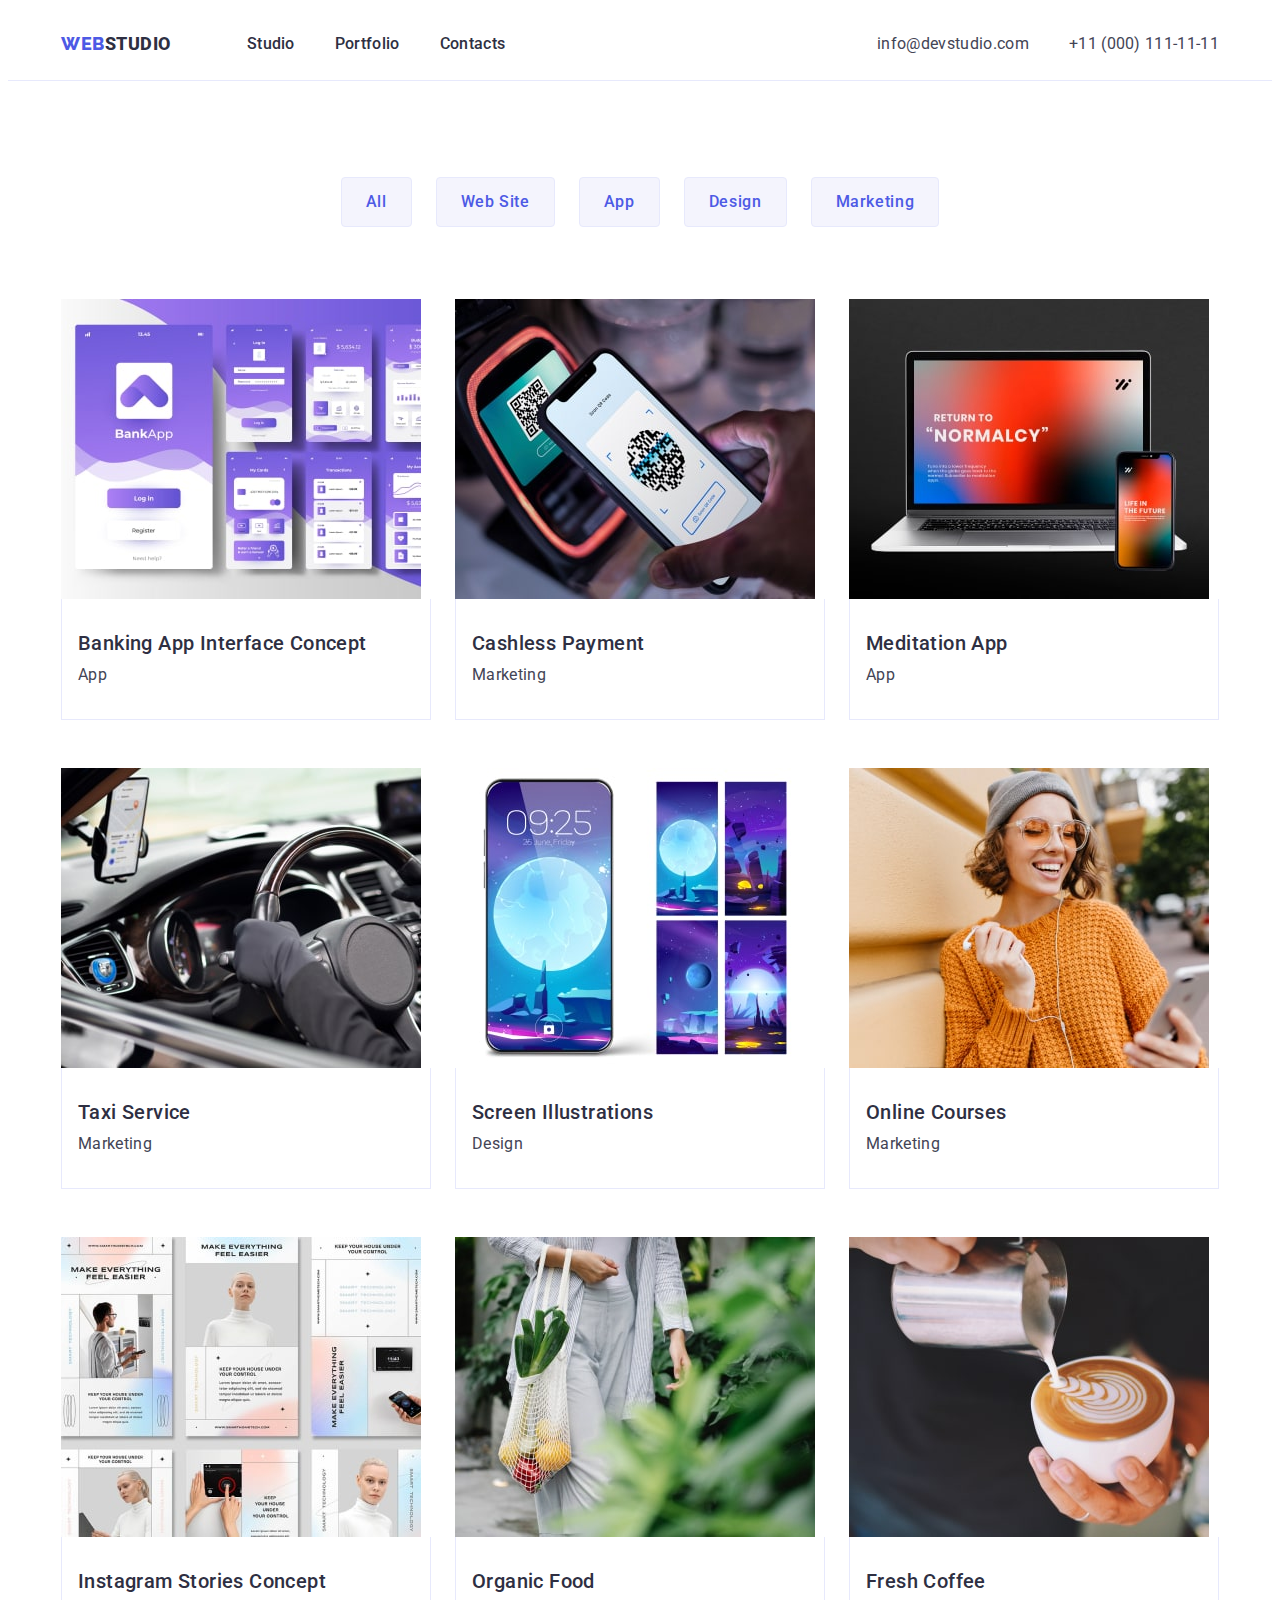
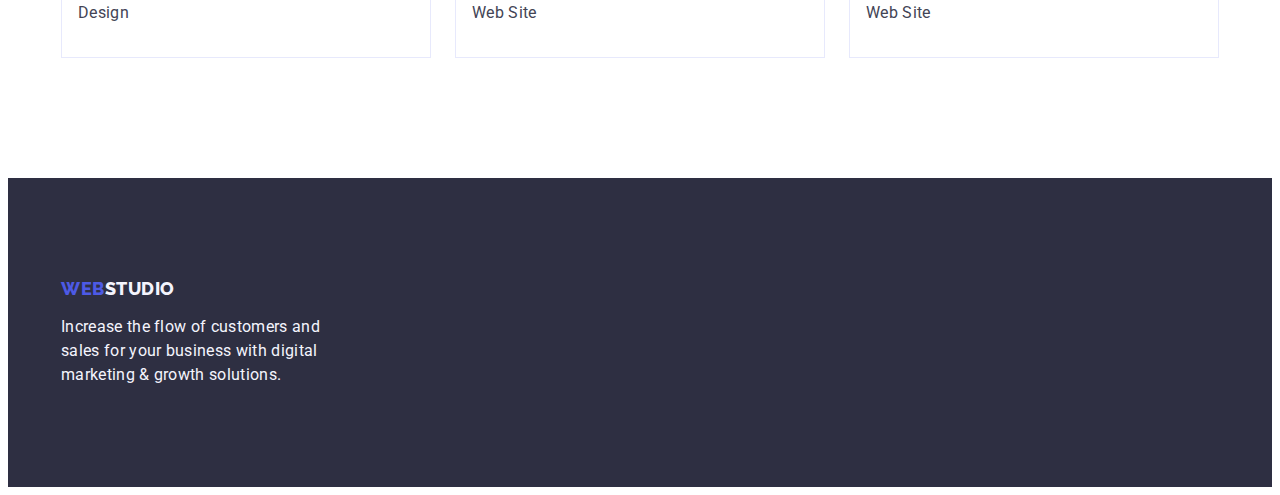
==== portfolio.html @ b20c6d69 "markup" ====
<!DOCTYPE html>
<html lang="en">
  <head>
    <meta charset="UTF-8" />
    <meta name="viewport" content="width=device-width, initial-scale=1.0" />
    <title>Web studio</title>
    <link rel="preconnect" href="https://fonts.googleapis.com" />
    <link rel="preconnect" href="https://fonts.gstatic.com" crossorigin />
    <link
      href="https://fonts.googleapis.com/css2?family=Raleway:wght@800&family=Roboto:wght@400;500;700&display=swap"
      rel="stylesheet"
    />
    <link
      rel="stylesheet"
      href="https://cdnjs.cloudflare.com/ajax/libs/modern-normalize/2.0.0/modern-normalize.min.css"
      integrity="sha512-4xo8blKMVCiXpTaLzQSLSw3KFOVPWhm/TRtuPVc4WG6kUgjH6J03IBuG7JZPkcWMxJ5huwaBpOpnwYElP/m6wg=="
      crossorigin="anonymous"
      referrerpolicy="no-referrer"
    />
    <link rel="stylesheet" href="./css/style.css" />
  </head>
  <body>
    <header class="header">
      <div class="container header-container">
        <nav class="header-navigation">
          <a class="header-logo link" href="./index.html"
            >Web<span class="header-logo-color">Studio</span></a
          >
          <ul class="header-navigation-list list">
            <li class="header-navigation-item">
              <a class="header-link link nav" href="./index.html">Studio</a>
            </li>
            <li class="header-navigation-item">
              <a class="header-link link nav" href="./portfolio.html"
                >Portfolio</a
              >
            </li>
            <li class="header-navigation-item">
              <a class="header-link link nav" href="">Contacts</a>
            </li>
          </ul>
        </nav>
        <address class="header-address address">
          <ul class="header-address-list list">
            <li class="header-address-item">
              <a
                class="header-address-link link nav"
                href="mailto:info@devstudio.com"
                >info@devstudio.com</a
              >
            </li>
            <li class="header-address-item">
              <a class="header-address-link link nav" href="tel:+110001111111"
                >+11 (000) 111-11-11</a
              >
            </li>
          </ul>
        </address>
      </div>
    </header>
    <main>
      <section class="portfolio">
        <div class="container">
          <h1 class="visually-hidden">Filters</h1>
          <ul class="portfolio-filter-list list">
            <li class="portfolio-filter-item">
              <button
                class="portfolio-filter-button button portfolio-btn"
                type="button"
              >
                All
              </button>
            </li>
            <li class="portfolio-filter-item">
              <button
                class="portfolio-filter-button button portfolio-btn"
                type="button"
              >
                Web Site
              </button>
            </li>
            <li class="portfolio-filter-item">
              <button
                class="portfolio-filter-button button portfolio-btn"
                type="button"
              >
                App
              </button>
            </li>
            <li class="portfolio-filter-item">
              <button
                class="portfolio-filter-button button portfolio-btn"
                type="button"
              >
                Design
              </button>
            </li>
            <li class="portfolio-filter-item">
              <button
                class="portfolio-filter-button button portfolio-btn"
                type="button"
              >
                Marketing
              </button>
            </li>
          </ul>
          <ul class="portfolio-list list">
            <li class="portfolio-list-item">
              <a class="portfolio-img-link link" href="">
                <img
                  class="portfolio-list-img"
                  src="./images/banking-app.jpg"
                  alt="Banking App Interface Concept"
                  width="360"
                  height="300"
                />
                <div class="portfolio-item-content">
                  <h2 class="portfolio-list-title">
                    Banking App Interface Concept
                  </h2>
                  <p class="portfolio-list-text">App</p>
                </div></a
              >
            </li>
            <li class="portfolio-list-item">
              <a class="portfolio-img-link link" href="">
                <img
                  class="portfolio-list-img"
                  src="./images/cashless-payment.jpg"
                  alt="Cashless Payment"
                  width="360"
                  height="300"
                />
                <div class="portfolio-item-content">
                  <h2 class="portfolio-list-title">Cashless Payment</h2>
                  <p class="portfolio-list-text">Marketing</p>
                </div></a
              >
            </li>
            <li class="portfolio-list-item">
              <a class="portfolio-img-link link" href="">
                <img
                  class="portfolio-list-img"
                  src="./images/meditation-app.jpg"
                  alt="Meditation App"
                  width="360"
                  height="300"
                />
                <div class="portfolio-item-content">
                  <h2 class="portfolio-list-title">Meditation App</h2>
                  <p class="portfolio-list-text">App</p>
                </div></a
              >
            </li>
            <li class="portfolio-list-item">
              <a class="portfolio-img-link link" href="">
                <img
                  class="portfolio-list-img"
                  src="./images/taxi-service.jpg"
                  alt="Taxi Service"
                  width="360"
                  height="300"
                />
                <div class="portfolio-item-content">
                  <h2 class="portfolio-list-title">Taxi Service</h2>
                  <p class="portfolio-list-text">Marketing</p>
                </div></a
              >
            </li>
            <li class="portfolio-list-item">
              <a class="portfolio-img-link link" href="">
                <img
                  class="portfolio-list-img"
                  src="./images/screen-illustrations.jpg"
                  alt="Screen Illustrations"
                  width="360"
                  height="300"
                />
                <div class="portfolio-item-content">
                  <h2 class="portfolio-list-title">Screen Illustrations</h2>
                  <p class="portfolio-list-text">Design</p>
                </div></a
              >
            </li>
            <li class="portfolio-list-item">
              <a class="portfolio-img-link link" href="">
                <img
                  class="portfolio-list-img"
                  src="./images/online-courses.jpg"
                  alt="Online Courses"
                  width="360"
                  height="300"
                />
                <div class="portfolio-item-content">
                  <h2 class="portfolio-list-title">Online Courses</h2>
                  <p class="portfolio-list-text">Marketing</p>
                </div></a
              >
            </li>
            <li class="portfolio-list-item">
              <a class="portfolio-img-link link" href="">
                <img
                  class="portfolio-list-img"
                  src="./images/instagram-stories-concept.jpg"
                  alt="Instagram Stories Concept"
                  width="360"
                  height="300"
                />
                <div class="portfolio-item-content">
                  <h2 class="portfolio-list-title">
                    Instagram Stories Concept
                  </h2>
                  <p class="portfolio-list-text">Design</p>
                </div>
              </a>
            </li>
            <li class="portfolio-list-item">
              <a class="portfolio-img-link link" href="">
                <img
                  class="portfolio-list-img"
                  src="./images/organic-food.jpg"
                  alt="Organic Food"
                  width="360"
                  height="300"
                />
                <div class="portfolio-item-content">
                  <h2 class="portfolio-list-title">Organic Food</h2>
                  <p class="portfolio-list-text">Web Site</p>
                </div></a
              >
            </li>
            <li class="portfolio-list-item">
              <a class="portfolio-img-link link" href="">
                <img
                  class="portfolio-list-img"
                  src="./images/fresh-coffee.jpg"
                  alt="Fresh Coffee"
                  width="360"
                  height="300"
                />
                <div class="portfolio-item-content">
                  <h2 class="portfolio-list-title">Fresh Coffee</h2>
                  <p class="portfolio-list-text">Web Site</p>
                </div></a
              >
            </li>
          </ul>
        </div>
      </section>
    </main>
    <footer class="footer">
      <div class="container">
        <div class="container-footer">
          <a class="footer-logo link" href="./index.html"
            >Web<span class="footer-logo-color">Studio</span></a
          >
          <p class="footer-text">
            Increase the flow of customers and sales for your business with
            digital marketing & growth solutions.
          </p>
        </div>
      </div>
    </footer>
  </body>
</html>
---- css/style.css ----
:root {
  /* Fonts --------------------------------------------------------------- */

  --pramiry-font: "Roboto", sans-serif;

  /* Colors ---------------------------------------------------------------*/

  --iris: #4d5ae5;
  --ocean: #404bbf;
  --navy-blue: #2e2f42;
  --green: #31d0aa;
  --slate: #434455;
  --light-slate: #8e8f99;
  --cornflower: #e7e9fc;
  --cloud: #f4f4fd;
  --navy-blue-modal: #2e2f42;
  --grey: #2e2f42;
  --white: #fff;
  --dairy: #fcfcfc;
}

/* Reset ----------------------------------------------------------------------*/

body {
  font-family: var(--pramiry-font);
  color: #434455;
  background-color: var(--white);
}

.container {
  width: 100%;
  max-width: 1158px;
  padding-left: 15px;
  padding-right: 15px;
  margin: 0 auto;
}

.link {
  text-decoration: none;
  color: currentColor;
}
.list {
  list-style-type: none;
}
.address {
  font-style: normal;
}
.button:hover,
.button:focus {
  color: var(--white);
  background: var(--ocean);
}
.nav:active,
.nav:hover,
.nav:focus {
  color: var(--ocean);
}
p,
h1,
h2,
h3,
h4,
h5,
h6 {
  margin-top: 0;
  margin-bottom: 0;
}

ul,
ol {
  padding-left: 0;
  margin-top: 0;
  margin-bottom: 0;
}

img {
  display: block;
}

.visually-hidden {
  position: absolute;
  width: 1px;
  height: 1px;
  margin: -1px;
  border: 0;
  padding: 0;
  white-space: nowrap;
  clip-path: inset(100%);
  clip: rect(0 0 0 0);
  overflow: hidden;
}

/* Header styles --------------------------------------------------------------- */

.header {
  padding-top: 24px;
  padding-bottom: 24px;
  border-bottom: 1px solid var(--cornflower);
}
.header-container {
  display: flex;
  align-items: center;
}
.header-navigation {
  display: flex;
  align-items: center;
  gap: 76px;
}
.header-logo {
  color: var(--iris);
  font-family: "Raleway", sans-serif;
  font-size: 18px;
  font-weight: 800;
  line-height: 1.17;
  letter-spacing: 0.03em;
  text-transform: uppercase;
}
.header-logo-color {
  font-family: var(--pramiry-font);
  color: var(--navy-blue-modal);
  font-size: 18px;
  font-weight: 800;
  line-height: 1.16;
  letter-spacing: 0.03em;
}
.header-navigation-list {
  display: flex;
  gap: 40px;
}
.header-navigation-item {
  color: var(--navy-blue);
  font-family: Roboto;
  font-size: 16px;
  font-weight: 500;
  line-height: 1.5;
  letter-spacing: 0.02em;
}
.header-link {
  padding: 24px 0;
}
.header-address {
  font-style: normal;
  margin-left: auto;
}
.header-address-list {
  display: flex;
  gap: 40px;
}
.header-address-item {
  color: var(--slate);
  font-family: Roboto;
  font-size: 16px;
  font-style: normal;
  line-height: 1.5;
  letter-spacing: 0.02em;
}
.header-address-link {
}

/* Main styles --------------------------------------------------------------- */

.main {
}

/* Hero ---------------------------------------------------------------*/

.hero {
  background: var(--navy-blue);
  padding: 188px 0;
}
.container-hero {
  display: flex;
  flex-direction: column;
  align-items: center;
  gap: 48px;
}
.hero-title {
  color: var(--white);
  text-align: center;
  font-family: var(--pramiry-font);
  font-size: 56px;
  line-height: 1.07;
  letter-spacing: 0.02em;
  max-width: 496px;
  height: 120px;
}
.hero-button {
  color: var(--white);
  background: var(--iris);
  font-family: var(--pramiry-font);
  font-size: 16px;
  font-weight: 500;
  line-height: 1.5;
  letter-spacing: 0.04em;
  cursor: pointer;
  border: none;
  display: block;
  min-width: 169px;
  height: 56px;
  padding: 16px 32px;
  border-radius: 4px;
  box-shadow: 0px 4px 4px 0px rgba(0, 0, 0, 0.15);
}

/*Adventages ---------------------------------------------------------------*/

.advantages {
  padding: 120px 0;
}
.advantages-list {
  display: flex;
  gap: 24px;
}
.advantages-list-item {
  width: calc((100% - 72px) / 4);
}
.advantages-item-title {
  color: var(--navy-blue);
  font-family: var(--pramiry-font);
  font-size: 20px;
  font-weight: 500;
  line-height: 1.2;
  letter-spacing: 0.02em;
  margin-bottom: 8px;
}
.advantages-item-text {
  color: var(--slate);
  font-family: var(--pramiry-font);
  font-size: 16px;
  line-height: 1.5;
  letter-spacing: 0.02em;
}

/* Examples --------------------------------------------------------------- */

.examples {
  padding-bottom: 120px;
}
.contanier-examples {
}
.examples-title {
  color: var(--navy-blue);
  text-align: center;
  font-family: var(--pramiry-font);
  font-size: 36px;
  line-height: 1.11;
  letter-spacing: 0.02em;
  text-transform: capitalize;
  margin-bottom: 72px;
}
.examples-list {
  display: flex;
  gap: 24px;
}
.examples-list-item {
  width: calc((100% - 48px) / 3);
}
.examples-list-img {
}

/* Team --------------------------------------------------------------- */

.team {
  background-color: var(--cloud);
  padding: 120px 0;
}
.container-team {
}
.team-title {
  color: var(--navy-blue);
  text-align: center;
  font-family: var(--pramiry-font);
  font-size: 36px;
  line-height: 1.11;
  letter-spacing: 0.02em;
  text-transform: capitalize;
  margin-bottom: 72px;
}
.team-list {
  display: flex;
  gap: 24px;
}
.team-list-item {
  background-color: var(--white);
  width: calc((100% - 72px) / 4);
  border-radius: 0px 0px 4px 4px;
  box-shadow: 0px 2px 1px 0px rgba(46, 47, 66, 0.08),
    0px 1px 1px 0px rgba(46, 47, 66, 0.16),
    0px 1px 6px 0px rgba(46, 47, 66, 0.08);
}
.team-list-img {
}
.team-list-title {
  color: var(--navy-blue);
  text-align: center;
  font-family: var(--pramiry-font);
  font-size: 20px;
  font-weight: 500;
  line-height: 1.2;
  letter-spacing: 0.02em;
  margin-bottom: 8px;
}
.team-list-text {
  color: var(--slate);
  text-align: center;
  font-family: var(--pramiry-font);
  font-size: 16px;
  line-height: 1.5;
  letter-spacing: 0.02em;
}
.team-list-content {
  padding: 32px 0;
}

/* Footer --------------------------------------------------------------- */

.footer {
  background: var(--navy-blue);
  padding: 100px 0;
}
.container-footer {
}
.footer-text {
  color: var(--cloud);
  font-family: var(--pramiry-font);
  font-size: 16px;
  line-height: 1.5;
  letter-spacing: 0.02em;
  max-width: 264px;
  max-height: 72px;
}
.footer-logo {
  color: var(--iris);
  font-family: "Raleway", sans-serif;
  font-size: 18px;
  font-weight: 800;
  line-height: 1.17;
  letter-spacing: 0.03em;
  text-transform: uppercase;
  display: inline-block;
  margin-bottom: 16px;
}
.footer-logo-color {
  color: var(--cloud, #f4f4fd);
  font-family: "Raleway", sans-serif;
  font-size: 18px;
  font-weight: 800;
  line-height: 1.17;
  letter-spacing: 0.03em;
  text-transform: uppercase;
}

/* Portfolio ---------------------------------------------------------------*/

.portfolio {
  padding-top: 96px;
  padding-bottom: 120px;
}
.portfolio-filter-list {
  display: flex;
  margin-bottom: 72px;
  justify-content: center;
  gap: 24px;
}
.portfolio-filter-item {
}
.portfolio-filter-button {
  color: var(--iris);
  background: var(--cloud);
  text-align: center;
  font-family: var(--pramiry-font);
  font-size: 16px;
  font-weight: 500;
  line-height: 1.5;
  letter-spacing: 0.04em;
  cursor: pointer;
  border-radius: 4px;
  border: 1px solid var(--cornflower, #e7e9fc);
  padding: 12px 24px 12px 24px;
}
.portfolio-btn:hover,
.portfolio-btn:focus {
  border: 1px solid transparent;
}
.portfolio-list {
  display: flex;
  flex-wrap: wrap;
  gap: 48px 24px;
}
.portfolio-list-item {
  width: calc((100% - 48px) / 3);
}
.portfolio-list-img {
}
.portfolio-img-link {
}
.portfolio-item-content {
  padding: 32px 16px;
  border: 1px solid var(--cornflower);
  border-top: none;
}
.portfolio-list-title {
  color: var(--navy-blue);
  font-family: var(--pramiry-font);
  font-size: 20px;
  font-weight: 500;
  line-height: 1.2;
  letter-spacing: 0.02em;
  margin-bottom: 8px;
}
.portfolio-list-text {
  color: var(--slate);
  font-family: var(--pramiry-font);
  font-size: 16px;
  line-height: 1.5;
  letter-spacing: 0.02em;
}
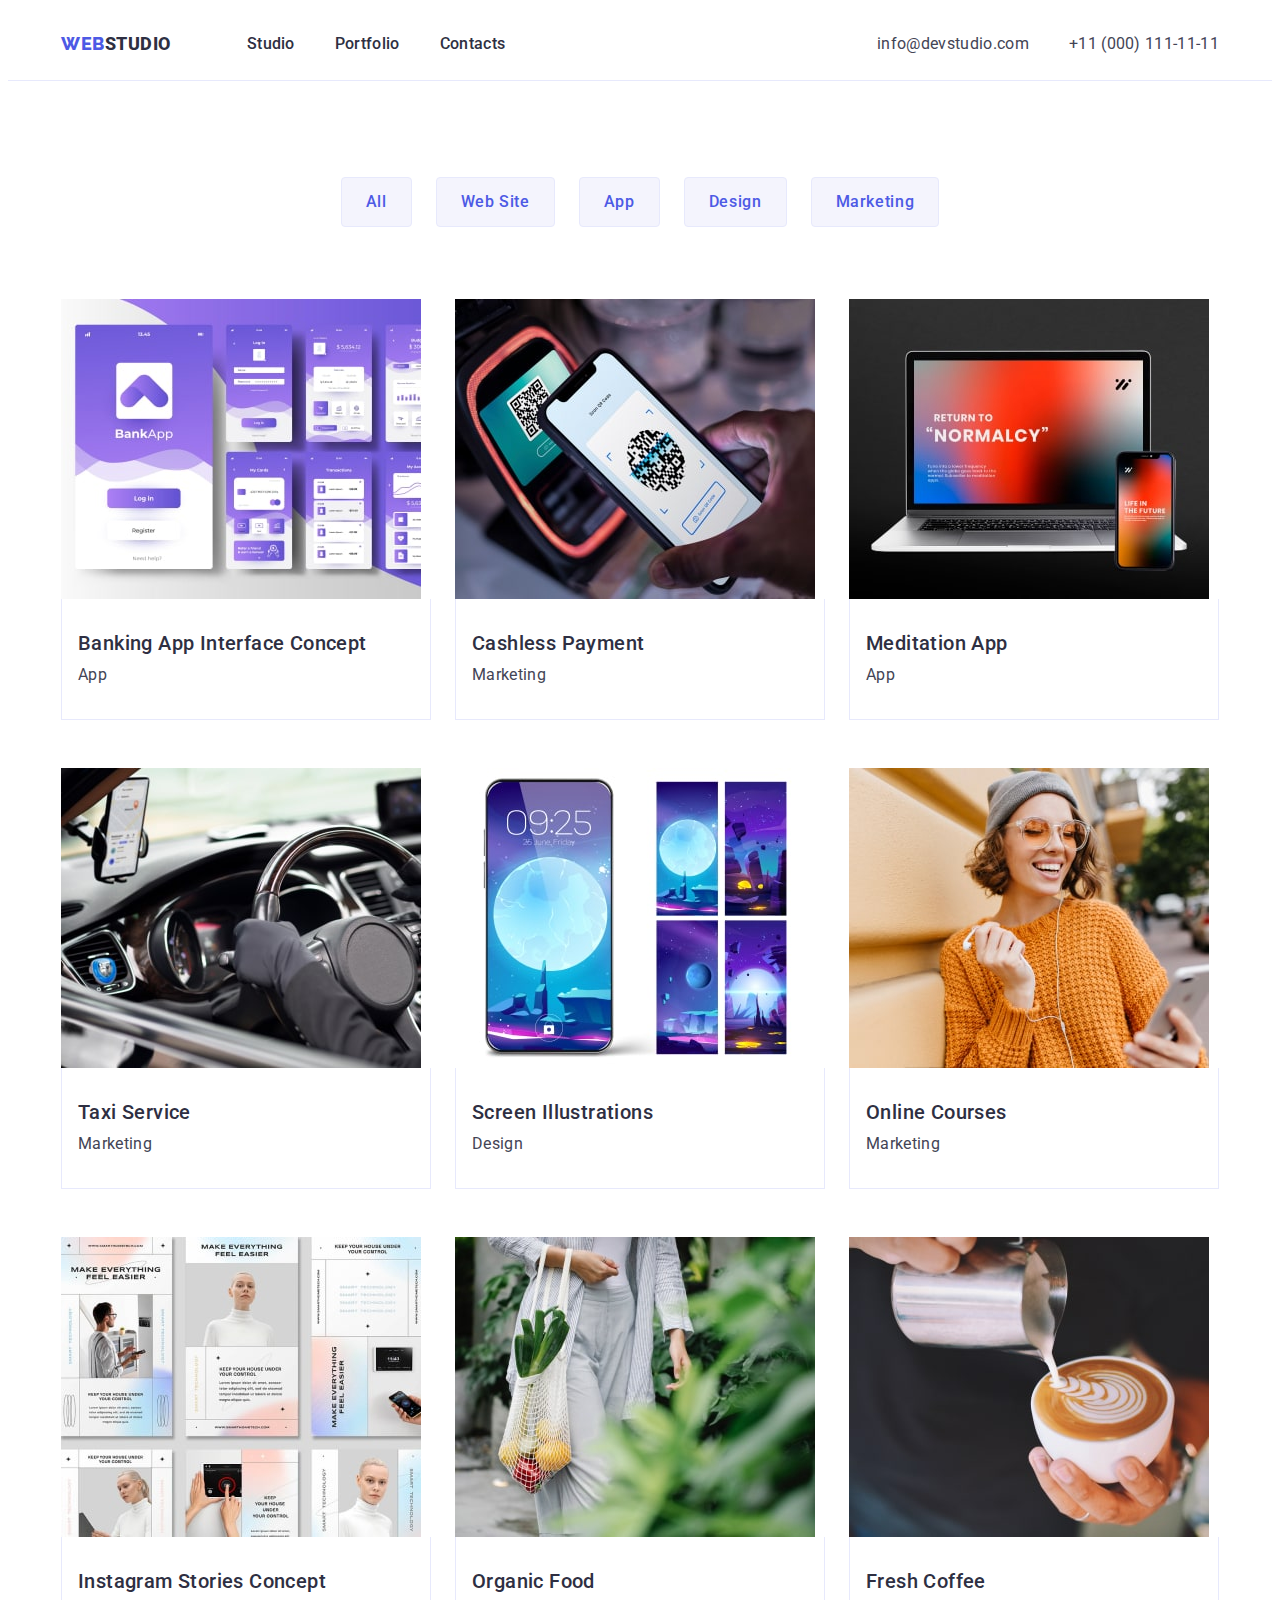
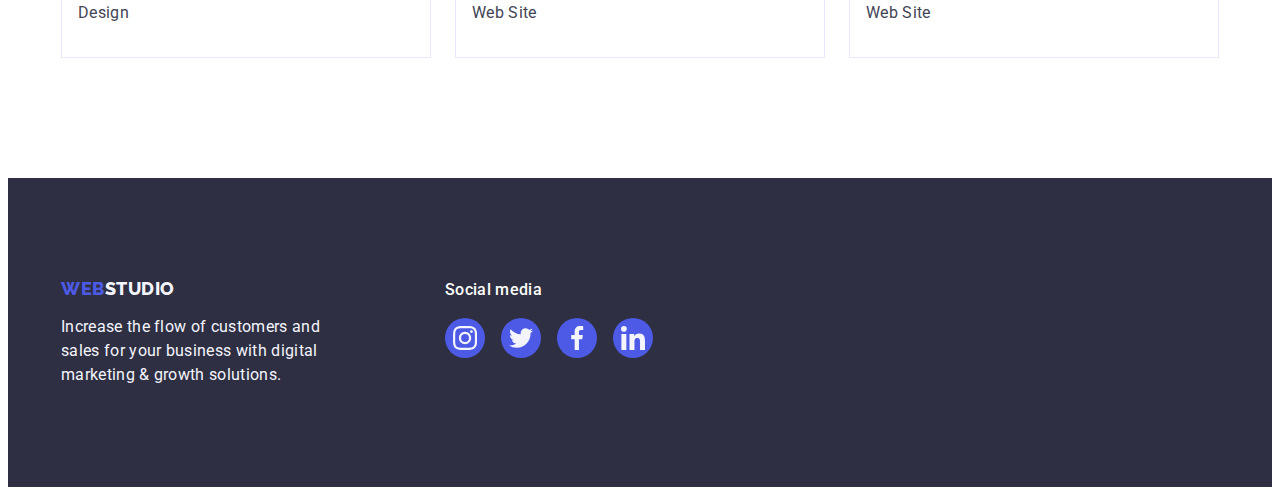
==== commit 2333169e: "update" ====
--- a/portfolio.html
+++ b/portfolio.html
@@ -250,6 +250,7 @@
     </main>
     <footer class="footer">
       <div class="container">
+        <div class="container-footer-portfolio">
         <div class="container-footer">
           <a class="footer-logo link" href="./index.html"
             >Web<span class="footer-logo-color">Studio</span></a
@@ -259,6 +260,39 @@
             digital marketing & growth solutions.
           </p>
         </div>
+        <div class="container-footer-icon">
+          <h3 class="footer-icon-title">Social media</h3>
+          <ul class="footer-list-icon list">
+            <li class="footer-item-icon">
+              <a class="footer-list-link link" href="">
+                <svg class="footer-link-icon" width="24" height="24">
+                  <use href="./images/icons.svg#icon-instagram1"></use>
+                </svg>
+              </a>
+            </li>
+            <li class="footer-item-icon">
+              <a class="footer-list-link link" href="">
+                <svg class="footer-link-icon" width="24" height="24">
+                  <use href="./images/icons.svg#icon-twitter1"></use>
+                </svg>
+              </a>
+            </li>
+            <li class="footer-item-icon">
+              <a class="footer-list-link link" href="">
+                <svg class="footer-link-icon" width="24" height="24">
+                  <use href="./images/icons.svg#icon-facebook1"></use>
+                </svg>
+              </a>
+            </li>
+            <li class="footer-item-icon">
+              <a class="footer-list-link link" href="">
+                <svg class="footer-link-icon" width="24" height="24">
+                  <use href="./images/icons.svg#icon-linkedin1"></use>
+                </svg>
+              </a>
+            </li>
+          </ul>
+        </div>
       </div>
     </footer>
   </body>
--- a/css/style.css
+++ b/css/style.css
@@ -166,6 +166,14 @@
 
 .hero {
   background: var(--navy-blue);
+  background-image: linear-gradient(
+      rgba(46, 47, 66, 0.7),
+      rgba(46, 47, 66, 0.7)
+    ),
+    url(../images/people-office-hero.jpg);
+  background-repeat: no-repeat;
+  background-position: center;
+  background-size: cover;
   padding: 188px 0;
 }
 .container-hero {
@@ -231,6 +239,20 @@
   letter-spacing: 0.02em;
 }
 
+.advantages-item-top {
+  width: 100%;
+  height: 112px;
+  display: flex;
+  align-items: center;
+  justify-content: center;
+  border-radius: 4px;
+  background-color: var(--cloud, #f4f4fd);
+  margin-bottom: 8px;
+}
+
+.advantages-icons {
+}
+
 /* Examples --------------------------------------------------------------- */
 
 .examples {
@@ -312,11 +334,78 @@
   padding: 32px 0;
 }
 
+.team-list-icon {
+  display: flex;
+  gap: 24px;
+  justify-content: center;
+  margin-top: 8px;
+}
+
+.team-item-icon {
+  width: 40px;
+  height: 40px;
+}
+
+.team-list-link {
+  width: 100%;
+  height: 100%;
+  background-color: var(--iris);
+  border-radius: 50%;
+  display: flex;
+  align-items: center;
+  justify-content: center;
+}
+
+.team-list-link:hover,
+.team-list-link:focus {
+  background-color: var(--ocean, #404bbf);
+}
+
+.team-link-icon {
+}
+
+/* Customers ------------------------------------------------------------- */
+
+.customers {
+}
+.container-customers {
+  padding: 120px 0;
+}
+.customers-title {
+  font-family: var(--pramiry-font);
+  font-size: 36px;
+  font-weight: 700;
+  line-height: 1.11;
+  letter-spacing: 0.02em;
+  text-transform: capitalize;
+  text-align: center;
+  color: var(--navy-blue);
+  margin-bottom: 72px;
+}
+.customers-list {
+  display: flex;
+  gap: 24px;
+}
+.customers-item {
+  width: calc((100% - 120px) / 6);
+  height: 88px;
+  border-radius: 4px;
+  border: 1px solid var(--light-slate, #8e8f99);
+  display: flex;
+  align-items: center;
+  justify-content: center;
+}
+.customers-link {
+}
+.customers-icons {
+}
+
 /* Footer --------------------------------------------------------------- */
 
 .footer {
   background: var(--navy-blue);
   padding: 100px 0;
+  display: flex;
 }
 .container-footer {
 }
@@ -350,6 +439,52 @@
   text-transform: uppercase;
 }
 
+.container-footer-icon {
+}
+
+.footer-icon-title {
+  font-family: var(--pramiry-font);
+  font-size: 16px;
+  font-weight: 500;
+  line-height: 1.5;
+  letter-spacing: 0.02em;
+  color: var(--white, #fff);
+  margin-bottom: 16px;
+}
+
+.footer-list-icon {
+  display: flex;
+  width: 208px;
+  height: 40px;
+  gap: 16px;
+}
+
+.footer-item-icon {
+  width: 40px;
+  height: 40px;
+}
+
+.footer-list-link {
+  width: 100%;
+  height: 100%;
+  background-color: var(--iris);
+  border-radius: 50%;
+  display: flex;
+  align-items: center;
+  justify-content: center;
+}
+
+.footer-list-link:hover,
+.footer-list-link:focus {
+  background-color: var(--green, #31d0aa);
+}
+.footer-link-icon {
+}
+
+.container-footer-portfolio {
+  display: flex;
+  gap: 120px;
+}
 /* Portfolio ---------------------------------------------------------------*/
 
 .portfolio {
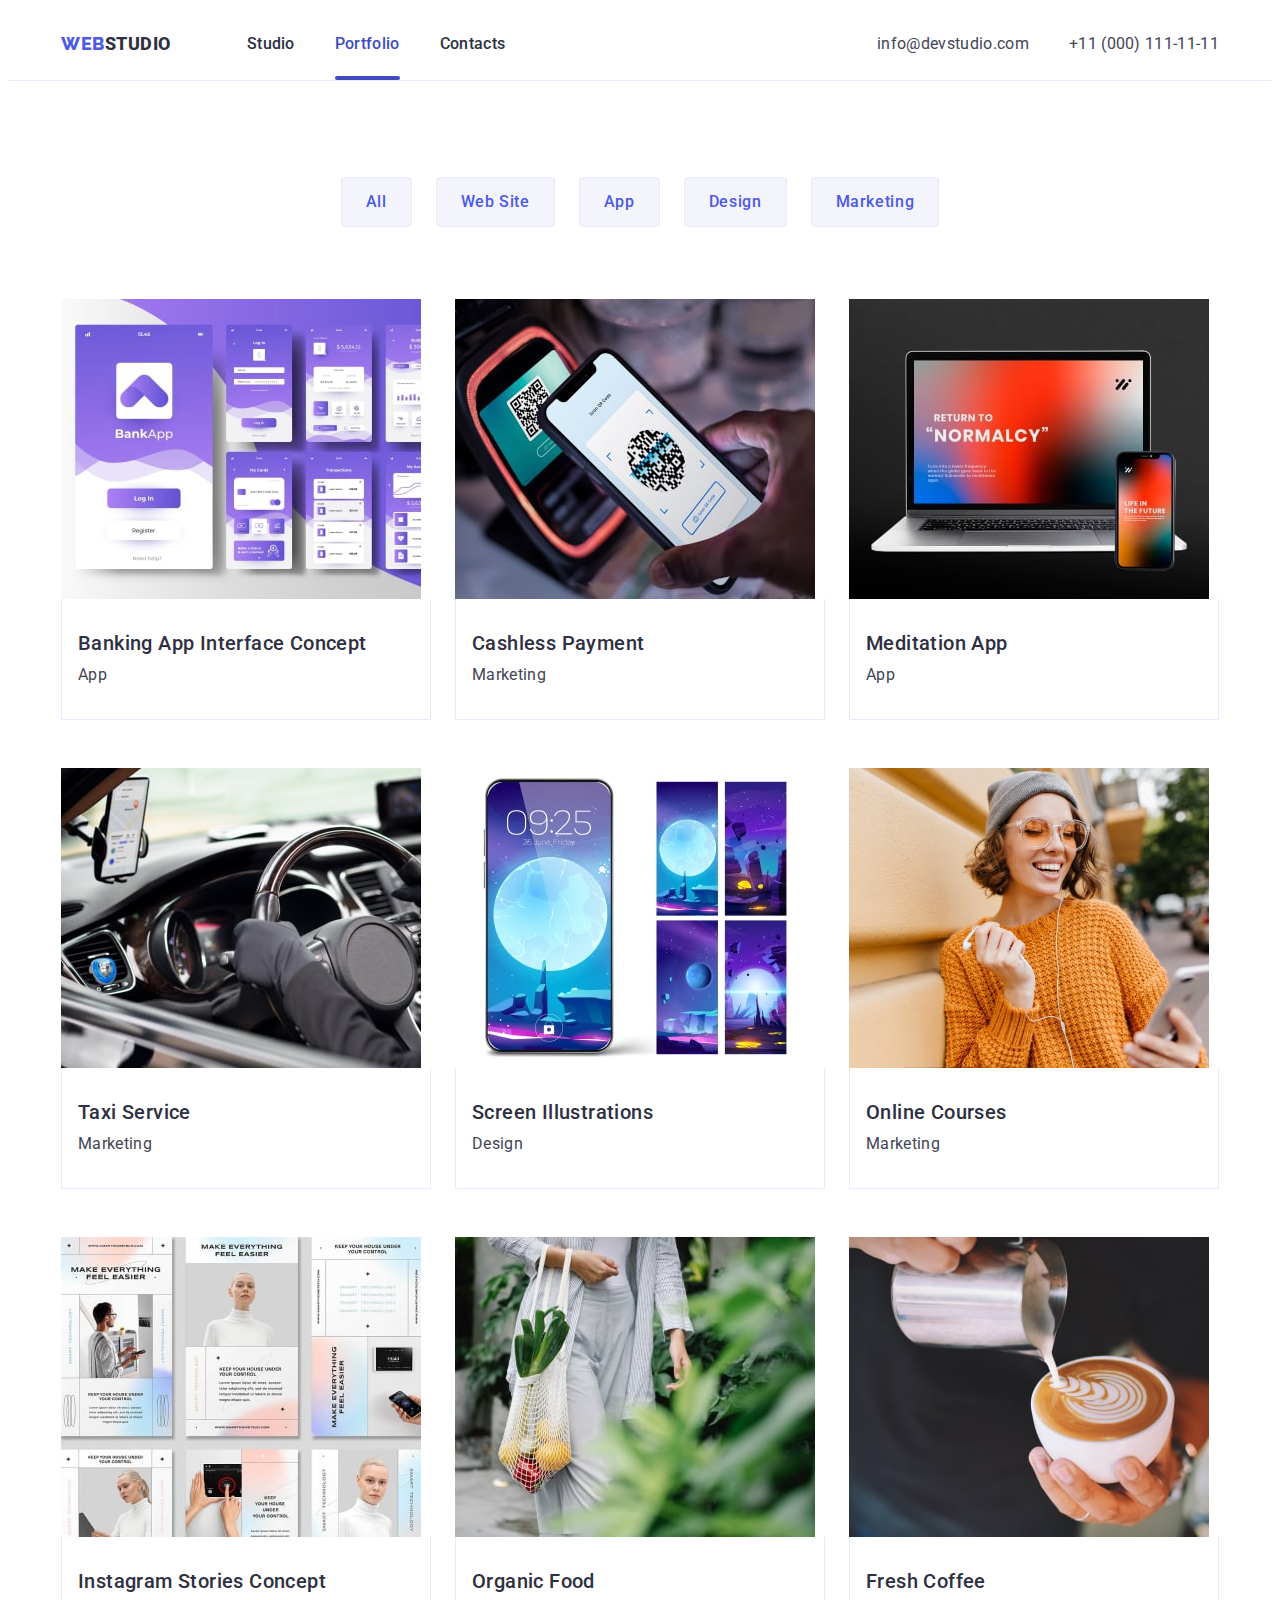
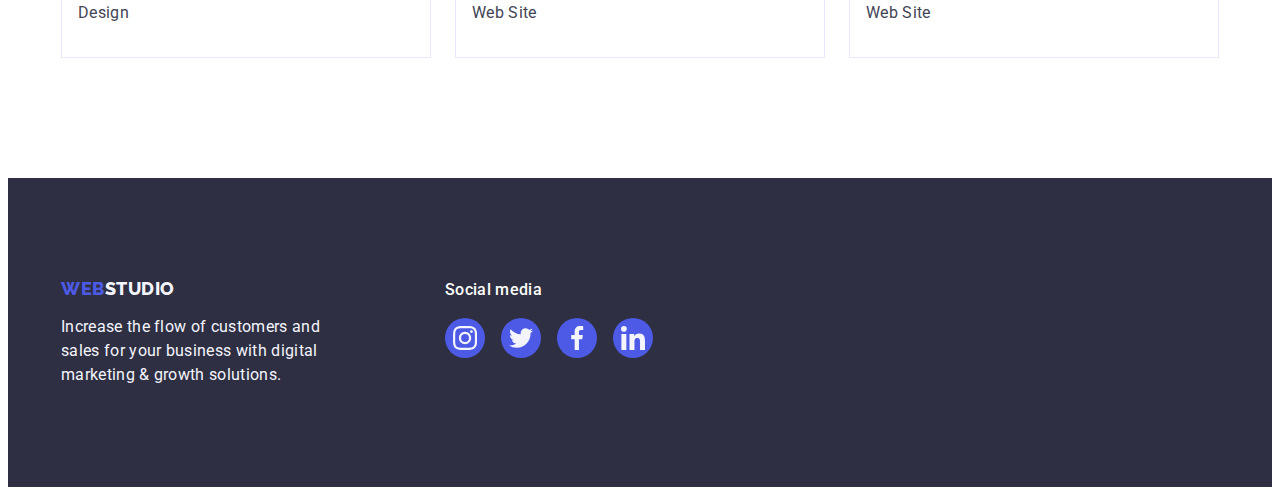
==== commit 4d2d4eb3: "update" ====
--- a/portfolio.html
+++ b/portfolio.html
@@ -31,7 +31,7 @@
               <a class="header-link link nav" href="./index.html">Studio</a>
             </li>
             <li class="header-navigation-item">
-              <a class="header-link link nav" href="./portfolio.html"
+              <a class="header-link link nav current-page" href="./portfolio.html"
                 >Portfolio</a
               >
             </li>
@@ -107,13 +107,18 @@
           <ul class="portfolio-list list">
             <li class="portfolio-list-item">
               <a class="portfolio-img-link link" href="">
-                <img
-                  class="portfolio-list-img"
-                  src="./images/banking-app.jpg"
-                  alt="Banking App Interface Concept"
-                  width="360"
-                  height="300"
-                />
+                <div class="portfolio-cover-wrap">
+                  <img
+                    class="portfolio-list-img"
+                    src="./images/banking-app.jpg"
+                    alt="Banking App Interface Concept"
+                    width="360"
+                    height="300"
+                  />
+                  <div class="portfolio-cover">
+                    <p class="portfolio-cover-text">14 Stylish and User-Friendly App Design Concepts · Task Manager App · Calorie Tracker App · Exotic Fruit Ecommerce App · Cloud Storage App</p>
+                  </div>
+                </div>
                 <div class="portfolio-item-content">
                   <h2 class="portfolio-list-title">
                     Banking App Interface Concept
@@ -124,13 +129,18 @@
             </li>
             <li class="portfolio-list-item">
               <a class="portfolio-img-link link" href="">
-                <img
-                  class="portfolio-list-img"
-                  src="./images/cashless-payment.jpg"
-                  alt="Cashless Payment"
-                  width="360"
-                  height="300"
-                />
+                <div  class="portfolio-cover-wrap">
+                  <img
+                    class="portfolio-list-img"
+                    src="./images/cashless-payment.jpg"
+                    alt="Cashless Payment"
+                    width="360"
+                    height="300"
+                  />
+                  <div class="portfolio-cover">
+                      <p class="portfolio-cover-text">14 Stylish and User-Friendly App Design Concepts · Task Manager App · Calorie Tracker App · Exotic Fruit Ecommerce App · Cloud Storage App</p>
+                    </div>
+                </div>
                 <div class="portfolio-item-content">
                   <h2 class="portfolio-list-title">Cashless Payment</h2>
                   <p class="portfolio-list-text">Marketing</p>
@@ -139,13 +149,18 @@
             </li>
             <li class="portfolio-list-item">
               <a class="portfolio-img-link link" href="">
-                <img
-                  class="portfolio-list-img"
-                  src="./images/meditation-app.jpg"
-                  alt="Meditation App"
-                  width="360"
-                  height="300"
-                />
+                <div class="portfolio-cover-wrap">
+                  <img
+                    class="portfolio-list-img"
+                    src="./images/meditation-app.jpg"
+                    alt="Meditation App"
+                    width="360"
+                    height="300"
+                  />
+                  <div class="portfolio-cover">
+                      <p class="portfolio-cover-text">14 Stylish and User-Friendly App Design Concepts · Task Manager App · Calorie Tracker App · Exotic Fruit Ecommerce App · Cloud Storage App</p>
+                    </div>
+                </div>
                 <div class="portfolio-item-content">
                   <h2 class="portfolio-list-title">Meditation App</h2>
                   <p class="portfolio-list-text">App</p>
@@ -154,13 +169,18 @@
             </li>
             <li class="portfolio-list-item">
               <a class="portfolio-img-link link" href="">
-                <img
-                  class="portfolio-list-img"
-                  src="./images/taxi-service.jpg"
-                  alt="Taxi Service"
-                  width="360"
-                  height="300"
-                />
+                <div class="portfolio-cover-wrap">
+                  <img
+                    class="portfolio-list-img"
+                    src="./images/taxi-service.jpg"
+                    alt="Taxi Service"
+                    width="360"
+                    height="300"
+                  />
+                  <div class="portfolio-cover">
+                      <p class="portfolio-cover-text">14 Stylish and User-Friendly App Design Concepts · Task Manager App · Calorie Tracker App · Exotic Fruit Ecommerce App · Cloud Storage App</p>
+                    </div>
+                </div>
                 <div class="portfolio-item-content">
                   <h2 class="portfolio-list-title">Taxi Service</h2>
                   <p class="portfolio-list-text">Marketing</p>
@@ -169,13 +189,18 @@
             </li>
             <li class="portfolio-list-item">
               <a class="portfolio-img-link link" href="">
-                <img
-                  class="portfolio-list-img"
-                  src="./images/screen-illustrations.jpg"
-                  alt="Screen Illustrations"
-                  width="360"
-                  height="300"
-                />
+                <div class="portfolio-cover-wrap">
+                  <img
+                    class="portfolio-list-img"
+                    src="./images/screen-illustrations.jpg"
+                    alt="Screen Illustrations"
+                    width="360"
+                    height="300"
+                  />
+                  <div class="portfolio-cover">
+                      <p class="portfolio-cover-text">14 Stylish and User-Friendly App Design Concepts · Task Manager App · Calorie Tracker App · Exotic Fruit Ecommerce App · Cloud Storage App</p>
+                    </div>
+                </div>
                 <div class="portfolio-item-content">
                   <h2 class="portfolio-list-title">Screen Illustrations</h2>
                   <p class="portfolio-list-text">Design</p>
@@ -184,13 +209,18 @@
             </li>
             <li class="portfolio-list-item">
               <a class="portfolio-img-link link" href="">
-                <img
-                  class="portfolio-list-img"
-                  src="./images/online-courses.jpg"
-                  alt="Online Courses"
-                  width="360"
-                  height="300"
-                />
+                <div class="portfolio-cover-wrap">
+                  <img
+                    class="portfolio-list-img"
+                    src="./images/online-courses.jpg"
+                    alt="Online Courses"
+                    width="360"
+                    height="300"
+                  />
+                  <div class="portfolio-cover">
+                      <p class="portfolio-cover-text">14 Stylish and User-Friendly App Design Concepts · Task Manager App · Calorie Tracker App · Exotic Fruit Ecommerce App · Cloud Storage App</p>
+                    </div>
+                </div>
                 <div class="portfolio-item-content">
                   <h2 class="portfolio-list-title">Online Courses</h2>
                   <p class="portfolio-list-text">Marketing</p>
@@ -199,13 +229,18 @@
             </li>
             <li class="portfolio-list-item">
               <a class="portfolio-img-link link" href="">
-                <img
-                  class="portfolio-list-img"
-                  src="./images/instagram-stories-concept.jpg"
-                  alt="Instagram Stories Concept"
-                  width="360"
-                  height="300"
-                />
+                <div class="portfolio-cover-wrap">
+                  <img
+                    class="portfolio-list-img"
+                    src="./images/instagram-stories-concept.jpg"
+                    alt="Instagram Stories Concept"
+                    width="360"
+                    height="300"
+                  />
+                  <div class="portfolio-cover">
+                      <p class="portfolio-cover-text">14 Stylish and User-Friendly App Design Concepts · Task Manager App · Calorie Tracker App · Exotic Fruit Ecommerce App · Cloud Storage App</p>
+                    </div>
+                </div>
                 <div class="portfolio-item-content">
                   <h2 class="portfolio-list-title">
                     Instagram Stories Concept
@@ -216,13 +251,18 @@
             </li>
             <li class="portfolio-list-item">
               <a class="portfolio-img-link link" href="">
-                <img
-                  class="portfolio-list-img"
-                  src="./images/organic-food.jpg"
-                  alt="Organic Food"
-                  width="360"
-                  height="300"
-                />
+                <div class="portfolio-cover-wrap">
+                  <img
+                    class="portfolio-list-img"
+                    src="./images/organic-food.jpg"
+                    alt="Organic Food"
+                    width="360"
+                    height="300"
+                  />
+                  <div class="portfolio-cover">
+                      <p class="portfolio-cover-text">14 Stylish and User-Friendly App Design Concepts · Task Manager App · Calorie Tracker App · Exotic Fruit Ecommerce App · Cloud Storage App</p>
+                    </div>
+                </div>
                 <div class="portfolio-item-content">
                   <h2 class="portfolio-list-title">Organic Food</h2>
                   <p class="portfolio-list-text">Web Site</p>
@@ -231,13 +271,18 @@
             </li>
             <li class="portfolio-list-item">
               <a class="portfolio-img-link link" href="">
-                <img
-                  class="portfolio-list-img"
-                  src="./images/fresh-coffee.jpg"
-                  alt="Fresh Coffee"
-                  width="360"
-                  height="300"
-                />
+                <div class="portfolio-cover-wrap">
+                  <img
+                    class="portfolio-list-img"
+                    src="./images/fresh-coffee.jpg"
+                    alt="Fresh Coffee"
+                    width="360"
+                    height="300"
+                  />
+                  <div class="portfolio-cover">
+                      <p class="portfolio-cover-text">14 Stylish and User-Friendly App Design Concepts · Task Manager App · Calorie Tracker App · Exotic Fruit Ecommerce App · Cloud Storage App</p>
+                    </div>
+                </div>
                 <div class="portfolio-item-content">
                   <h2 class="portfolio-list-title">Fresh Coffee</h2>
                   <p class="portfolio-list-text">Web Site</p>
--- a/css/style.css
+++ b/css/style.css
@@ -17,6 +17,7 @@
   --grey: #2e2f42;
   --white: #fff;
   --dairy: #fcfcfc;
+  --hover-transition: 250ms cubic-bezier(0.4, 0, 0.2, 1);
 }
 
 /* Reset ----------------------------------------------------------------------*/
@@ -128,6 +129,10 @@
   gap: 40px;
 }
 .header-navigation-item {
+}
+.header-link {
+  padding: 24px 0;
+  position: relative;
   color: var(--navy-blue);
   font-family: Roboto;
   font-size: 16px;
@@ -135,9 +140,25 @@
   line-height: 1.5;
   letter-spacing: 0.02em;
 }
+
 .header-link {
-  padding: 24px 0;
-}
+}
+.current-page {
+  color: var(--ocean);
+}
+
+.current-page::after {
+  content: "";
+  position: absolute;
+  left: 0;
+  bottom: -3px;
+  width: 100%;
+  height: 4px;
+  display: block;
+  background-color: var(--ocean);
+  border-radius: 2px;
+}
+
 .header-address {
   font-style: normal;
   margin-left: auto;
@@ -258,7 +279,7 @@
 .examples {
   padding-bottom: 120px;
 }
-.contanier-examples {
+.container-examples {
 }
 .examples-title {
   color: var(--navy-blue);
@@ -367,9 +388,8 @@
 /* Customers ------------------------------------------------------------- */
 
 .customers {
-}
-.container-customers {
-  padding: 120px 0;
+  padding-top: 120px;
+  padding-bottom: 120px;
 }
 .customers-title {
   font-family: var(--pramiry-font);
@@ -389,15 +409,24 @@
 .customers-item {
   width: calc((100% - 120px) / 6);
   height: 88px;
+}
+.customers-link {
+  width: 100%;
+  height: 100%;
   border-radius: 4px;
   border: 1px solid var(--light-slate, #8e8f99);
   display: flex;
   align-items: center;
   justify-content: center;
-}
-.customers-link {
+  color: var(--light-slate);
+}
+.customers-link:hover,
+.customers-link:focus {
+  color: var(--ocean);
+  border-color: var(--ocean);
 }
 .customers-icons {
+  fill: currentColor;
 }
 
 /* Footer --------------------------------------------------------------- */
@@ -406,6 +435,11 @@
   background: var(--navy-blue);
   padding: 100px 0;
   display: flex;
+}
+
+.footer-flex {
+  display: flex;
+  gap: 120px;
 }
 .container-footer {
 }
@@ -525,15 +559,48 @@
 .portfolio-list-item {
   width: calc((100% - 48px) / 3);
 }
+
+.portfolio-cover-wrap {
+  position: relative;
+  overflow: hidden;
+}
+
 .portfolio-list-img {
 }
+.portfolio-cover {
+  position: absolute;
+  top: 0;
+  background: var(--iris, #4d5ae5);
+  height: 100%;
+  padding: 40px 32px;
+  transform: translateY(100%);
+  transition: transform var(--hover-transition);
+}
+
+.portfolio-cover-text {
+  font-family: var(--pramiry-font);
+  font-size: 16px;
+  line-height: 1.5;
+  letter-spacing: 0.02em;
+  color: var(--cloud);
+}
+
 .portfolio-img-link {
-}
+  transition: box-shadow var(--hover-transition);
+}
+
+.portfolio-img-link:hover .portfolio-cover {
+  transform: translateY(0);
+  box-shadow: 0px 1px 6px rgba(46, 47, 66, 0.08),
+    0px 1px 1px rgba(46, 47, 66, 0.16), 0px 2px 1px rgba(46, 47, 66, 0.08);
+}
+
 .portfolio-item-content {
   padding: 32px 16px;
   border: 1px solid var(--cornflower);
   border-top: none;
 }
+
 .portfolio-list-title {
   color: var(--navy-blue);
   font-family: var(--pramiry-font);
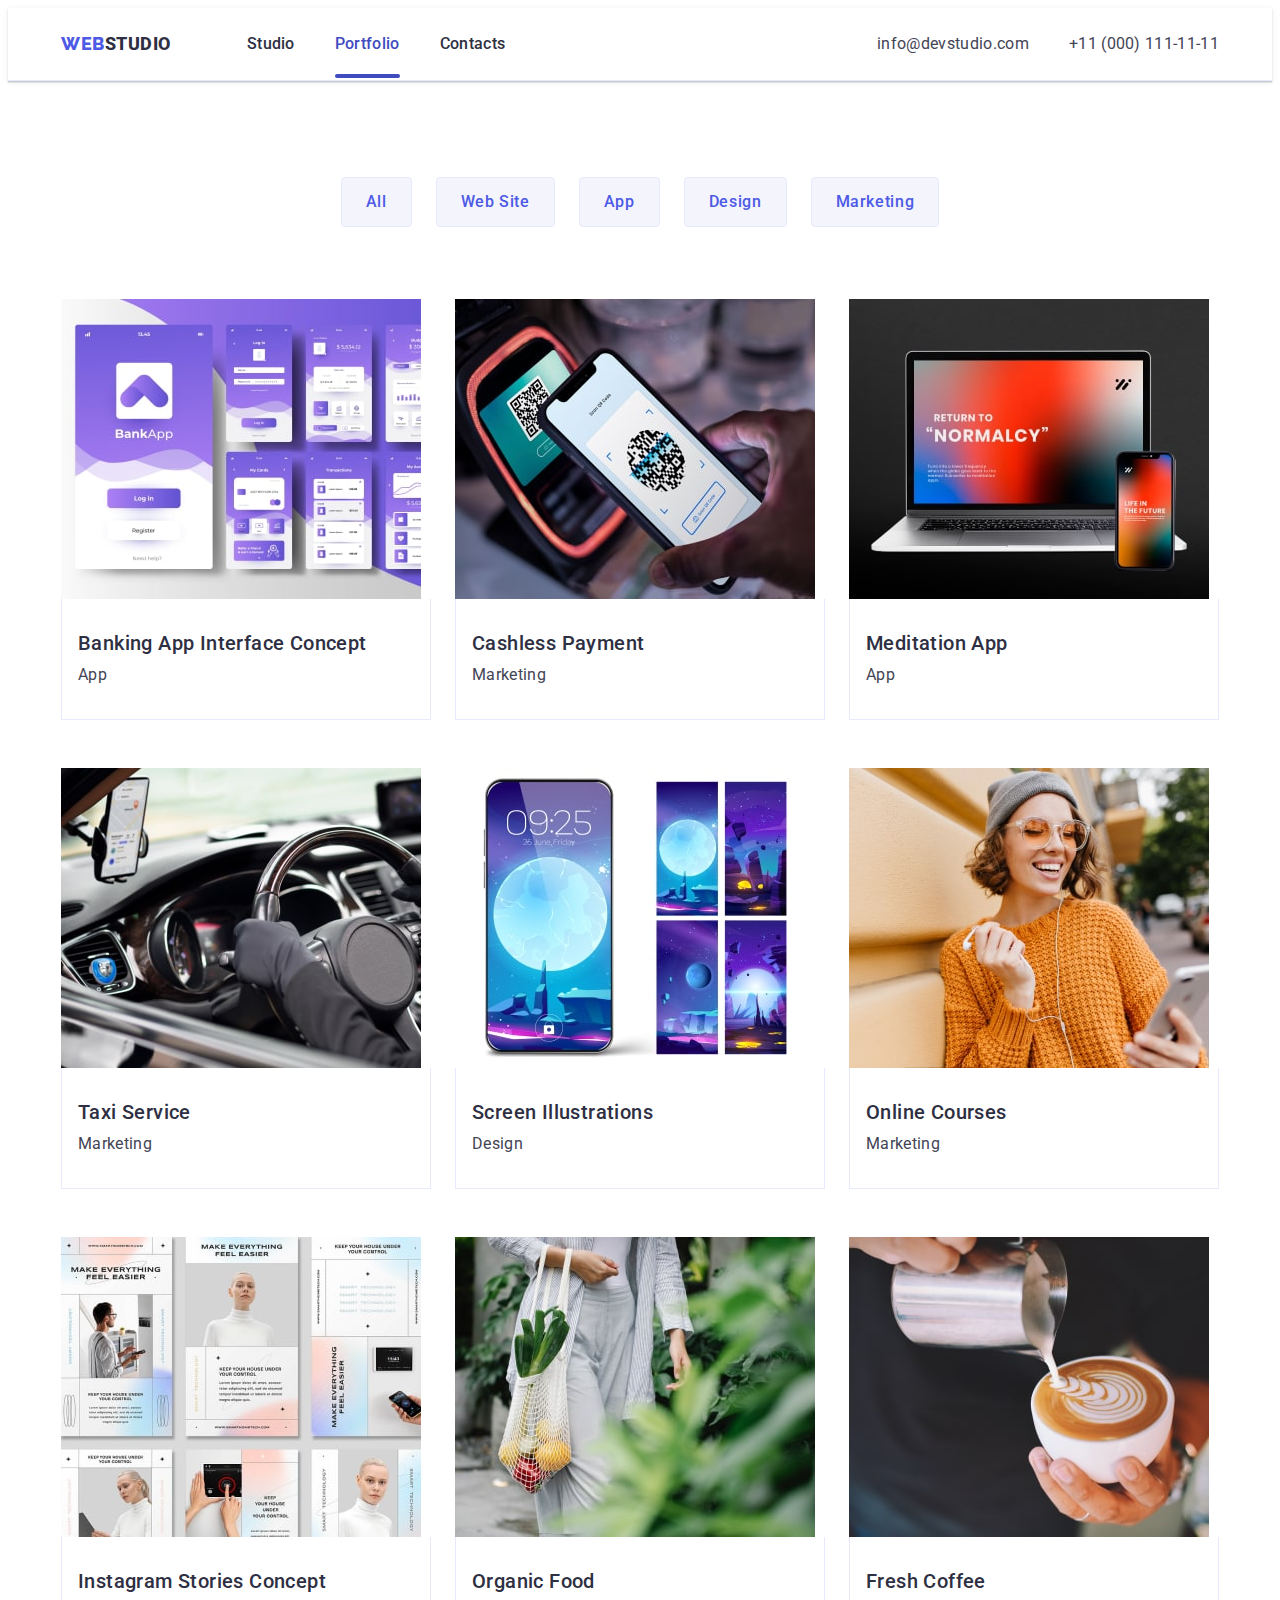
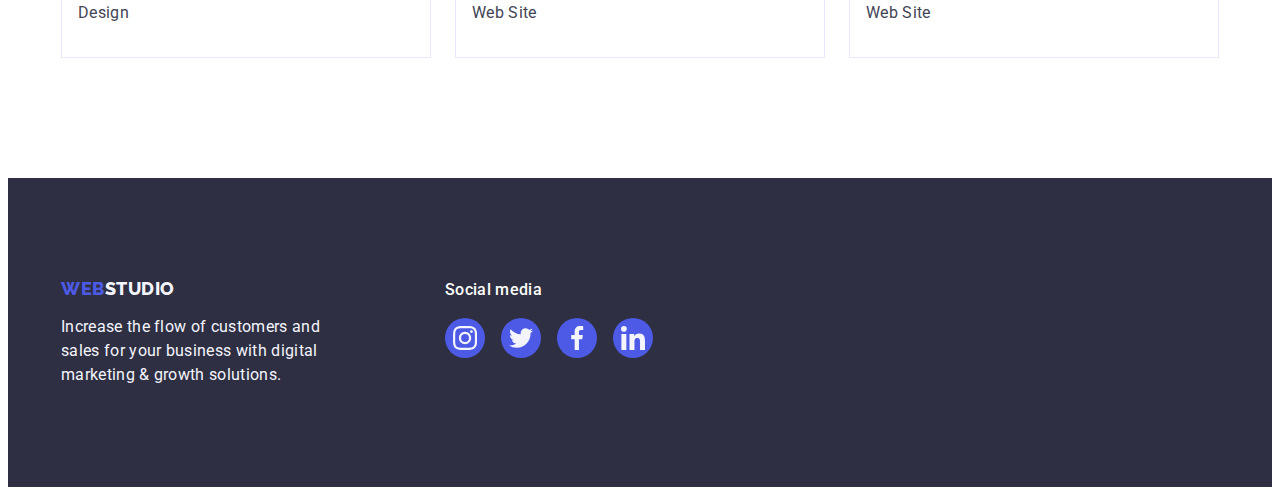
==== commit ff4a1edc: "update" ====
--- a/portfolio.html
+++ b/portfolio.html
@@ -31,7 +31,9 @@
               <a class="header-link link nav" href="./index.html">Studio</a>
             </li>
             <li class="header-navigation-item">
-              <a class="header-link link nav current-page" href="./portfolio.html"
+              <a
+                class="header-link link nav current-page"
+                href="./portfolio.html"
                 >Portfolio</a
               >
             </li>
@@ -116,7 +118,11 @@
                     height="300"
                   />
                   <div class="portfolio-cover">
-                    <p class="portfolio-cover-text">14 Stylish and User-Friendly App Design Concepts · Task Manager App · Calorie Tracker App · Exotic Fruit Ecommerce App · Cloud Storage App</p>
+                    <p class="portfolio-cover-text">
+                      14 Stylish and User-Friendly App Design Concepts · Task
+                      Manager App · Calorie Tracker App · Exotic Fruit Ecommerce
+                      App · Cloud Storage App
+                    </p>
                   </div>
                 </div>
                 <div class="portfolio-item-content">
@@ -129,7 +135,7 @@
             </li>
             <li class="portfolio-list-item">
               <a class="portfolio-img-link link" href="">
-                <div  class="portfolio-cover-wrap">
+                <div class="portfolio-cover-wrap">
                   <img
                     class="portfolio-list-img"
                     src="./images/cashless-payment.jpg"
@@ -138,8 +144,12 @@
                     height="300"
                   />
                   <div class="portfolio-cover">
-                      <p class="portfolio-cover-text">14 Stylish and User-Friendly App Design Concepts · Task Manager App · Calorie Tracker App · Exotic Fruit Ecommerce App · Cloud Storage App</p>
-                    </div>
+                    <p class="portfolio-cover-text">
+                      14 Stylish and User-Friendly App Design Concepts · Task
+                      Manager App · Calorie Tracker App · Exotic Fruit Ecommerce
+                      App · Cloud Storage App
+                    </p>
+                  </div>
                 </div>
                 <div class="portfolio-item-content">
                   <h2 class="portfolio-list-title">Cashless Payment</h2>
@@ -158,8 +168,12 @@
                     height="300"
                   />
                   <div class="portfolio-cover">
-                      <p class="portfolio-cover-text">14 Stylish and User-Friendly App Design Concepts · Task Manager App · Calorie Tracker App · Exotic Fruit Ecommerce App · Cloud Storage App</p>
-                    </div>
+                    <p class="portfolio-cover-text">
+                      14 Stylish and User-Friendly App Design Concepts · Task
+                      Manager App · Calorie Tracker App · Exotic Fruit Ecommerce
+                      App · Cloud Storage App
+                    </p>
+                  </div>
                 </div>
                 <div class="portfolio-item-content">
                   <h2 class="portfolio-list-title">Meditation App</h2>
@@ -178,8 +192,12 @@
                     height="300"
                   />
                   <div class="portfolio-cover">
-                      <p class="portfolio-cover-text">14 Stylish and User-Friendly App Design Concepts · Task Manager App · Calorie Tracker App · Exotic Fruit Ecommerce App · Cloud Storage App</p>
-                    </div>
+                    <p class="portfolio-cover-text">
+                      14 Stylish and User-Friendly App Design Concepts · Task
+                      Manager App · Calorie Tracker App · Exotic Fruit Ecommerce
+                      App · Cloud Storage App
+                    </p>
+                  </div>
                 </div>
                 <div class="portfolio-item-content">
                   <h2 class="portfolio-list-title">Taxi Service</h2>
@@ -198,8 +216,12 @@
                     height="300"
                   />
                   <div class="portfolio-cover">
-                      <p class="portfolio-cover-text">14 Stylish and User-Friendly App Design Concepts · Task Manager App · Calorie Tracker App · Exotic Fruit Ecommerce App · Cloud Storage App</p>
-                    </div>
+                    <p class="portfolio-cover-text">
+                      14 Stylish and User-Friendly App Design Concepts · Task
+                      Manager App · Calorie Tracker App · Exotic Fruit Ecommerce
+                      App · Cloud Storage App
+                    </p>
+                  </div>
                 </div>
                 <div class="portfolio-item-content">
                   <h2 class="portfolio-list-title">Screen Illustrations</h2>
@@ -218,8 +240,12 @@
                     height="300"
                   />
                   <div class="portfolio-cover">
-                      <p class="portfolio-cover-text">14 Stylish and User-Friendly App Design Concepts · Task Manager App · Calorie Tracker App · Exotic Fruit Ecommerce App · Cloud Storage App</p>
-                    </div>
+                    <p class="portfolio-cover-text">
+                      14 Stylish and User-Friendly App Design Concepts · Task
+                      Manager App · Calorie Tracker App · Exotic Fruit Ecommerce
+                      App · Cloud Storage App
+                    </p>
+                  </div>
                 </div>
                 <div class="portfolio-item-content">
                   <h2 class="portfolio-list-title">Online Courses</h2>
@@ -238,8 +264,12 @@
                     height="300"
                   />
                   <div class="portfolio-cover">
-                      <p class="portfolio-cover-text">14 Stylish and User-Friendly App Design Concepts · Task Manager App · Calorie Tracker App · Exotic Fruit Ecommerce App · Cloud Storage App</p>
-                    </div>
+                    <p class="portfolio-cover-text">
+                      14 Stylish and User-Friendly App Design Concepts · Task
+                      Manager App · Calorie Tracker App · Exotic Fruit Ecommerce
+                      App · Cloud Storage App
+                    </p>
+                  </div>
                 </div>
                 <div class="portfolio-item-content">
                   <h2 class="portfolio-list-title">
@@ -260,8 +290,12 @@
                     height="300"
                   />
                   <div class="portfolio-cover">
-                      <p class="portfolio-cover-text">14 Stylish and User-Friendly App Design Concepts · Task Manager App · Calorie Tracker App · Exotic Fruit Ecommerce App · Cloud Storage App</p>
-                    </div>
+                    <p class="portfolio-cover-text">
+                      14 Stylish and User-Friendly App Design Concepts · Task
+                      Manager App · Calorie Tracker App · Exotic Fruit Ecommerce
+                      App · Cloud Storage App
+                    </p>
+                  </div>
                 </div>
                 <div class="portfolio-item-content">
                   <h2 class="portfolio-list-title">Organic Food</h2>
@@ -280,8 +314,12 @@
                     height="300"
                   />
                   <div class="portfolio-cover">
-                      <p class="portfolio-cover-text">14 Stylish and User-Friendly App Design Concepts · Task Manager App · Calorie Tracker App · Exotic Fruit Ecommerce App · Cloud Storage App</p>
-                    </div>
+                    <p class="portfolio-cover-text">
+                      14 Stylish and User-Friendly App Design Concepts · Task
+                      Manager App · Calorie Tracker App · Exotic Fruit Ecommerce
+                      App · Cloud Storage App
+                    </p>
+                  </div>
                 </div>
                 <div class="portfolio-item-content">
                   <h2 class="portfolio-list-title">Fresh Coffee</h2>
@@ -292,53 +330,52 @@
           </ul>
         </div>
       </section>
+      <footer class="footer">
+        <div class="container footer-flex">
+          <div class="container-footer">
+            <a class="footer-logo link" href="./index.html"
+              >Web<span class="footer-logo-color">Studio</span></a
+            >
+            <p class="footer-text">
+              Increase the flow of customers and sales for your business with
+              digital marketing & growth solutions.
+            </p>
+          </div>
+          <div class="container-footer-icon">
+            <p class="footer-icon-title">Social media</p>
+            <ul class="footer-list-icon list">
+              <li class="footer-item-icon">
+                <a class="footer-list-link link" href="">
+                  <svg class="footer-link-icon" width="24" height="24">
+                    <use href="./images/icons.svg#icon-instagram1"></use>
+                  </svg>
+                </a>
+              </li>
+              <li class="footer-item-icon">
+                <a class="footer-list-link link" href="">
+                  <svg class="footer-link-icon" width="24" height="24">
+                    <use href="./images/icons.svg#icon-twitter1"></use>
+                  </svg>
+                </a>
+              </li>
+              <li class="footer-item-icon">
+                <a class="footer-list-link link" href="">
+                  <svg class="footer-link-icon" width="24" height="24">
+                    <use href="./images/icons.svg#icon-facebook1"></use>
+                  </svg>
+                </a>
+              </li>
+              <li class="footer-item-icon">
+                <a class="footer-list-link link" href="">
+                  <svg class="footer-link-icon" width="24" height="24">
+                    <use href="./images/icons.svg#icon-linkedin1"></use>
+                  </svg>
+                </a>
+              </li>
+            </ul>
+          </div>
+        </div>
+      </footer>
     </main>
-    <footer class="footer">
-      <div class="container">
-        <div class="container-footer-portfolio">
-        <div class="container-footer">
-          <a class="footer-logo link" href="./index.html"
-            >Web<span class="footer-logo-color">Studio</span></a
-          >
-          <p class="footer-text">
-            Increase the flow of customers and sales for your business with
-            digital marketing & growth solutions.
-          </p>
-        </div>
-        <div class="container-footer-icon">
-          <h3 class="footer-icon-title">Social media</h3>
-          <ul class="footer-list-icon list">
-            <li class="footer-item-icon">
-              <a class="footer-list-link link" href="">
-                <svg class="footer-link-icon" width="24" height="24">
-                  <use href="./images/icons.svg#icon-instagram1"></use>
-                </svg>
-              </a>
-            </li>
-            <li class="footer-item-icon">
-              <a class="footer-list-link link" href="">
-                <svg class="footer-link-icon" width="24" height="24">
-                  <use href="./images/icons.svg#icon-twitter1"></use>
-                </svg>
-              </a>
-            </li>
-            <li class="footer-item-icon">
-              <a class="footer-list-link link" href="">
-                <svg class="footer-link-icon" width="24" height="24">
-                  <use href="./images/icons.svg#icon-facebook1"></use>
-                </svg>
-              </a>
-            </li>
-            <li class="footer-item-icon">
-              <a class="footer-list-link link" href="">
-                <svg class="footer-link-icon" width="24" height="24">
-                  <use href="./images/icons.svg#icon-linkedin1"></use>
-                </svg>
-              </a>
-            </li>
-          </ul>
-        </div>
-      </div>
-    </footer>
   </body>
 </html>
--- a/css/style.css
+++ b/css/style.css
@@ -97,6 +97,9 @@
   padding-top: 24px;
   padding-bottom: 24px;
   border-bottom: 1px solid var(--cornflower);
+  box-shadow: 0px 1px 6px 0px rgba(46, 47, 66, 0.08),
+    0px 1px 1px 0px rgba(46, 47, 66, 0.16),
+    0px 2px 1px 0px rgba(46, 47, 66, 0.08);
 }
 .header-container {
   display: flex;
@@ -139,10 +142,9 @@
   font-weight: 500;
   line-height: 1.5;
   letter-spacing: 0.02em;
-}
-
-.header-link {
-}
+  transition: color var(--hover-transition);
+}
+
 .current-page {
   color: var(--ocean);
 }
@@ -151,7 +153,7 @@
   content: "";
   position: absolute;
   left: 0;
-  bottom: -3px;
+  bottom: -1px;
   width: 100%;
   height: 4px;
   display: block;
@@ -176,6 +178,7 @@
   letter-spacing: 0.02em;
 }
 .header-address-link {
+  transition: color var(--hover-transition);
 }
 
 /* Main styles --------------------------------------------------------------- */
@@ -186,6 +189,7 @@
 /* Hero ---------------------------------------------------------------*/
 
 .hero {
+  max-width: 1440px;
   background: var(--navy-blue);
   background-image: linear-gradient(
       rgba(46, 47, 66, 0.7),
@@ -196,6 +200,7 @@
   background-position: center;
   background-size: cover;
   padding: 188px 0;
+  margin: 0 auto;
 }
 .container-hero {
   display: flex;
@@ -229,6 +234,7 @@
   padding: 16px 32px;
   border-radius: 4px;
   box-shadow: 0px 4px 4px 0px rgba(0, 0, 0, 0.15);
+  transition: background-color var(--hover-transition);
 }
 
 /*Adventages ---------------------------------------------------------------*/
@@ -375,6 +381,7 @@
   display: flex;
   align-items: center;
   justify-content: center;
+  transition: background-color var(--hover-transition);
 }
 
 .team-list-link:hover,
@@ -383,6 +390,7 @@
 }
 
 .team-link-icon {
+  fill: var(--cloud);
 }
 
 /* Customers ------------------------------------------------------------- */
@@ -419,6 +427,8 @@
   align-items: center;
   justify-content: center;
   color: var(--light-slate);
+  transition: border-color var(--hover-transition),
+    color var(--hover-transition);
 }
 .customers-link:hover,
 .customers-link:focus {
@@ -439,9 +449,10 @@
 
 .footer-flex {
   display: flex;
-  gap: 120px;
+  align-items: baseline;
 }
 .container-footer {
+  margin-right: 120px;
 }
 .footer-text {
   color: var(--cloud);
@@ -506,6 +517,7 @@
   display: flex;
   align-items: center;
   justify-content: center;
+  transition: background-color var(--hover-transition);
 }
 
 .footer-list-link:hover,
@@ -513,11 +525,6 @@
   background-color: var(--green, #31d0aa);
 }
 .footer-link-icon {
-}
-
-.container-footer-portfolio {
-  display: flex;
-  gap: 120px;
 }
 /* Portfolio ---------------------------------------------------------------*/
 
@@ -546,10 +553,15 @@
   border-radius: 4px;
   border: 1px solid var(--cornflower, #e7e9fc);
   padding: 12px 24px 12px 24px;
+  transition: background-color var(--hover-transition),
+    color var(--hover-transition), border-color var(--hover-transition),
+    box-shadow var(--hover-transition);
 }
 .portfolio-btn:hover,
 .portfolio-btn:focus {
   border: 1px solid transparent;
+  box-shadow: 0px 3px 1px rgba(0, 0, 0, 0.1), 0px 2px 1px rgba(0, 0, 0, 0.08),
+    0px 2px 2px rgba(0, 0, 0, 0.12);
 }
 .portfolio-list {
   display: flex;
@@ -586,13 +598,18 @@
 }
 
 .portfolio-img-link {
+  display: block;
   transition: box-shadow var(--hover-transition);
+}
+
+.portfolio-img-link:hover,
+.portfolio-img-link:focus {
+  box-shadow: 0px 1px 6px rgba(46, 47, 66, 0.08),
+    0px 1px 1px rgba(46, 47, 66, 0.16), 0px 2px 1px rgba(46, 47, 66, 0.08);
 }
 
 .portfolio-img-link:hover .portfolio-cover {
   transform: translateY(0);
-  box-shadow: 0px 1px 6px rgba(46, 47, 66, 0.08),
-    0px 1px 1px rgba(46, 47, 66, 0.16), 0px 2px 1px rgba(46, 47, 66, 0.08);
 }
 
 .portfolio-item-content {
@@ -617,3 +634,76 @@
   line-height: 1.5;
   letter-spacing: 0.02em;
 }
+
+/* Modal ------------------------------------------------------------------- */
+
+.backdrop {
+  position: fixed;
+  width: 100%;
+  height: 100%;
+  background: var(--navyblue-modal, rgba(46, 47, 66, 0.4));
+  top: 0;
+  transition: opacity var(--hover-transition),
+    visibility var(--hover-transition);
+}
+
+.modal {
+  position: absolute;
+  top: 50%;
+  left: 50%;
+  transform: translate(-50%, -50%) scale(1);
+  width: 408px;
+  min-height: 584px;
+  border-radius: 4px;
+  background-color: var(--dairy, #fcfcfc);
+  box-shadow: 0px 2px 1px 0px rgba(0, 0, 0, 0.2),
+    0px 1px 3px 0px rgba(0, 0, 0, 0.12), 0px 1px 1px 0px rgba(0, 0, 0, 0.14);
+  transition: transform var(--hover-transition);
+}
+.backdrop.is-hidden .modal {
+  transform: translate(-50%, -50%) scale(0);
+}
+
+.modal-close-btn {
+  position: absolute;
+  top: 24px;
+  right: 24px;
+  cursor: pointer;
+  width: 24px;
+  height: 24px;
+  padding: 0;
+  display: flex;
+  align-items: center;
+  justify-content: center;
+  background-color: var(--cornflower);
+  border: 1px solid rgba(0, 0, 0, 0.1);
+  border-radius: 50%;
+  transition: background-color var(--hover-transition),
+    border var(--hover-transition);
+}
+
+.modal-close-btn:hover,
+.modal-close-btn:focus {
+  background-color: var(--ocean);
+  border: none;
+}
+
+.modal-close-btn:hover .modal-svg {
+  fill: var(--white);
+  transition: fill var(--hover-transition);
+}
+
+.modal-close-btn:focus .modal-svg {
+  fill: var(--white);
+  transition: fill var(--hover-transition);
+}
+
+.modal-svg {
+  fill: var(--navy-blue-modal);
+}
+
+.is-hidden {
+  opacity: 0;
+  visibility: hidden;
+  pointer-events: none;
+}
